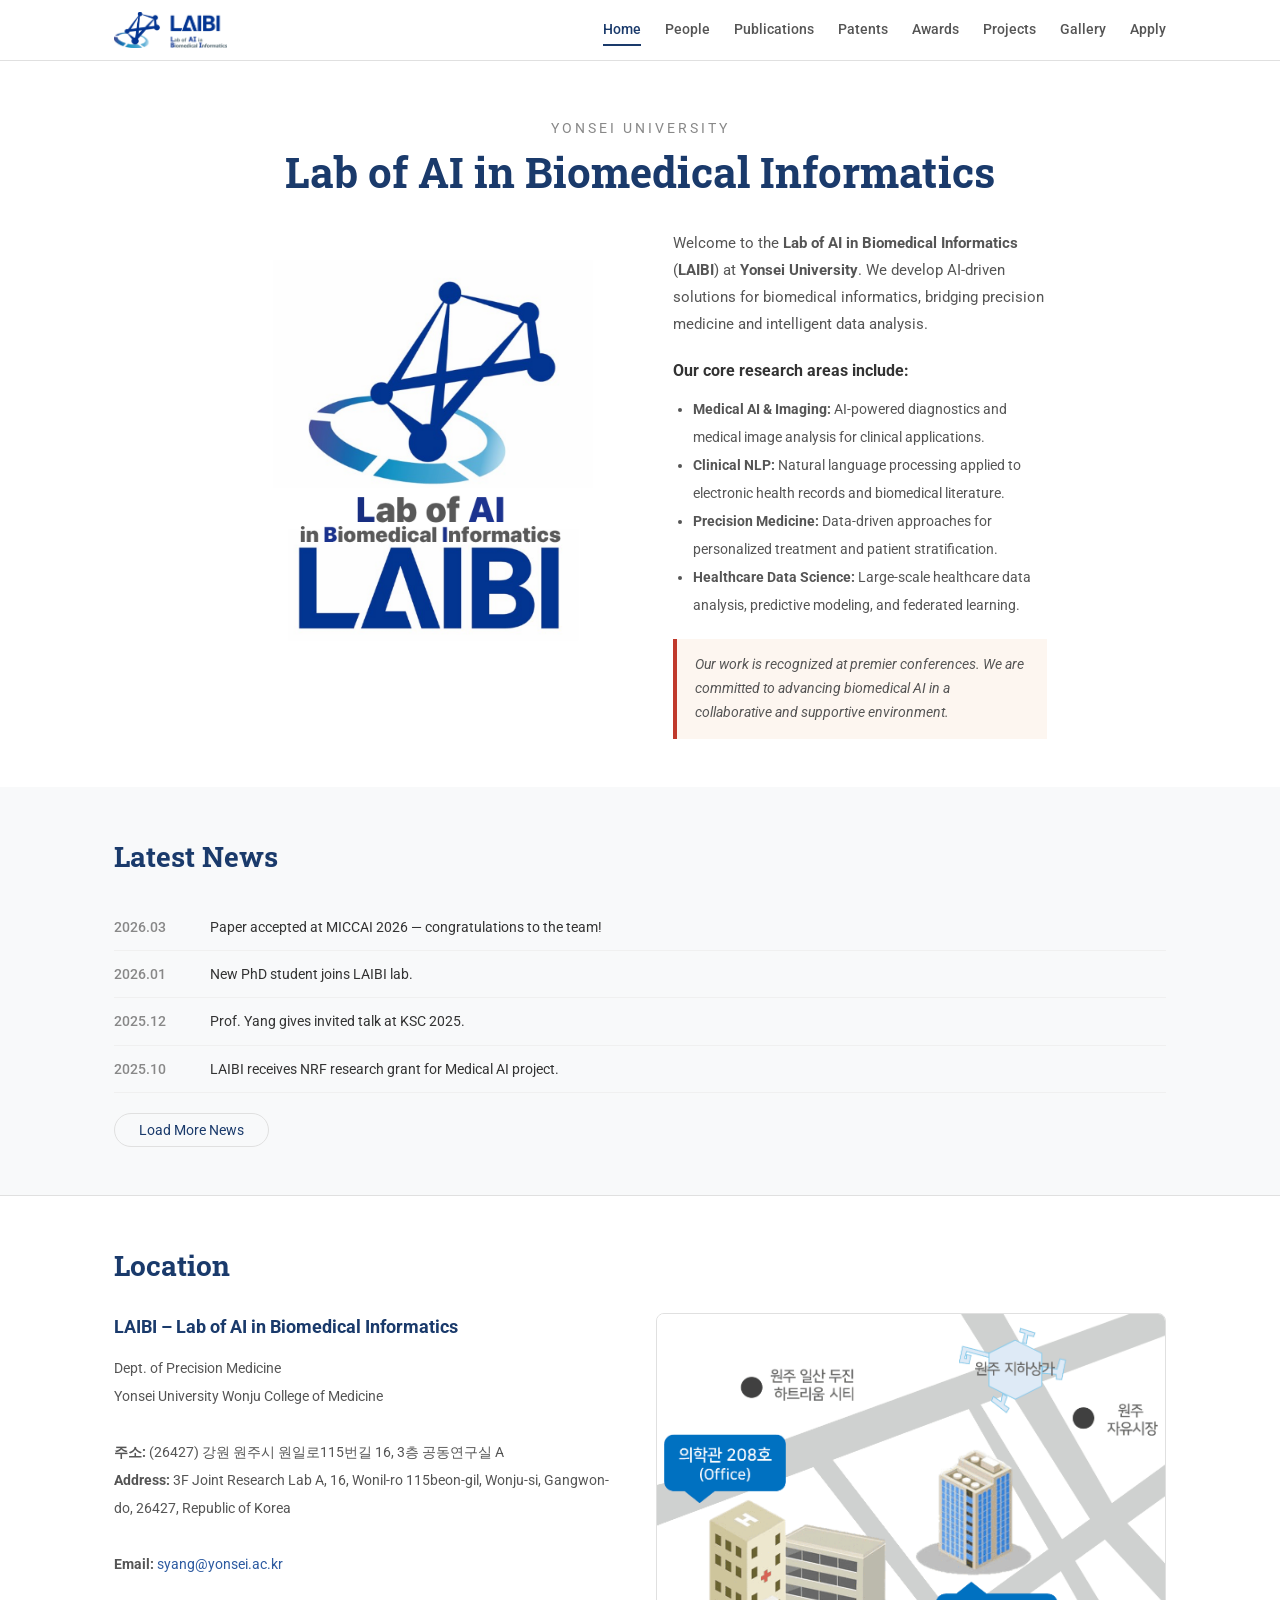
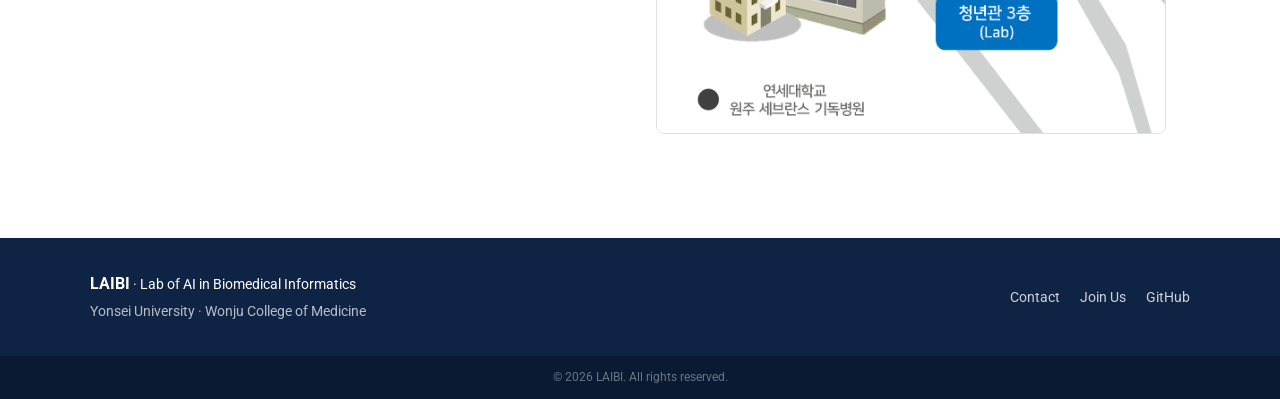
==== index.html @ 3d20f877 "Update index.html" ====
<!DOCTYPE html>
<html lang="en">
<head>
<meta charset="UTF-8" />
<meta name="viewport" content="width=device-width, initial-scale=1.0" />

<meta property="og:type" content="website" />
<meta property="og:title" content="LAIBI – Lab of AI in Biomedical Informatics" />
<meta property="og:description" content="연세대학교 의료정보 인공지능 연구실 (LAIBI) - 의료 영상 분석, 임상 NLP, 정밀 의료 연구" />
<meta property="og:image" content="http://laibi.yonsei.ac.kr/assets/laibi-circle-logo.png" />
<meta property="og:url" content="http://laibi.yonsei.ac.kr" />

<title>LAIBI – Lab of AI in Biomedical Informatics</title>
<link rel="stylesheet" href="styles.css" />
</head>
<body>

<div id="site-nav"></div>

<section style="text-align: center; padding: 56px 24px 48px;">
  <div style="font-size: 14px; letter-spacing: 3px; color: var(--gray-light); text-transform: uppercase; margin-bottom: 8px;">
    Yonsei University
  </div>
  <h1 style="font-family: var(--font-serif); font-size: 42px; color: var(--blue); line-height: 1.2; margin-bottom: 32px;">
    Lab of AI in Biomedical Informatics
  </h1>

<div class="container" style="display: flex; gap: 40px; align-items: flex-start; text-align: left; max-width: 70%;">
    
    <div style="flex-shrink: 0; text-align: center; width: 400px; margin-top: 20px;">
      <img src="assets/laibi-circle-logo.png" alt="LAIBI Logo" style="width: 100%; margin-bottom: 8px;" />
    </div>

    <div style="flex: 1;">
      <p style="font-size: 15px; color: var(--gray); line-height: 1.8; margin-bottom: 20px;">
        Welcome to the <strong>Lab of AI in Biomedical Informatics</strong> (<strong>LAIBI</strong>) at <strong>Yonsei University</strong>.
        We develop AI-driven solutions for biomedical informatics, bridging precision medicine and intelligent data analysis.
      </p>

      <h3 style="font-size: 16px; color: #333; margin-bottom: 12px;">Our core research areas include:</h3>
      <ul style="font-size: 14px; color: var(--gray); line-height: 2; padding-left: 20px;">
        <li><strong>Medical AI &amp; Imaging:</strong> AI-powered diagnostics and medical image analysis for clinical applications.</li>
        <li><strong>Clinical NLP:</strong> Natural language processing applied to electronic health records and biomedical literature.</li>
        <li><strong>Precision Medicine:</strong> Data-driven approaches for personalized treatment and patient stratification.</li>
        <li><strong>Healthcare Data Science:</strong> Large-scale healthcare data analysis, predictive modeling, and federated learning.</li>
      </ul>

      <div style="margin-top: 20px; padding: 14px 18px; border-left: 4px solid var(--red); background: #fdf6f0; font-size: 14px; font-style: italic; color: var(--gray); line-height: 1.7;">
        Our work is recognized at premier conferences. We are committed to advancing biomedical AI in a collaborative and supportive environment.
      </div>
    </div>
  </div>
</section>

<section class="section" style="background: var(--bg-alt);">
  <div class="container">
    <h2 class="section-title">Latest News</h2>
    <div id="news-list"></div>
    <button onclick="loadMoreNews()" id="load-more-btn" style="
      margin-top: 20px; padding: 8px 24px; border: 1px solid var(--gray-border);
      border-radius: 20px; background: transparent; color: var(--blue); font-size: 14px;
      cursor: pointer; font-family: var(--font); transition: all 0.2s;
    ">Load More News</button>
  </div>
</section>

<section class="section">
  <div class="container">
    <h2 class="section-title">Location</h2>
    <div style="display: flex; gap: 32px; flex-wrap: wrap;">
      <div style="flex: 1; min-width: 280px;">
        <h3 style="font-size: 18px; color: var(--blue); margin-bottom: 12px;">LAIBI – Lab of AI in Biomedical Informatics</h3>
        <p style="font-size: 14px; color: var(--gray); line-height: 2;">
          Dept. of Precision Medicine<br/>
          Yonsei University Wonju College of Medicine<br/><br/>
          <strong>주소:</strong> (26427) 강원 원주시 원일로115번길 16, 3층 공동연구실 A<br/>
          <strong>Address:</strong> 3F Joint Research Lab A, 16, Wonil-ro 115beon-gil, Wonju-si, Gangwon-do, 26427, Republic of Korea<br/><br/>
          <strong>Email:</strong> <a href="mailto:syang@yonsei.ac.kr">syang@yonsei.ac.kr</a>
        </p>
      </div>
      <div style="flex: 1; min-width: 300px;">
        <img src="assets/contact-map.png" alt="LAIBI Location Map" style="width: 100%; border-radius: 8px; border: 1px solid var(--gray-border);" />
      </div>
    </div>
  </div>
</section>

<div id="site-footer"></div>

<script src="components.js"></script>
<script src="news_data.js"></script>
<script>
initPage('Home');

let newsShown = 4;

function renderNews() {
  const list = document.getElementById('news-list');
  list.innerHTML = newsData.slice(0, newsShown).map(n =>
    `<div style="display:flex;gap:16px;padding:12px 0;border-bottom:1px solid #f0f0f0;font-size:14px;">
      <span style="color:var(--gray-light);min-width:80px;font-weight:500;">${n.date}</span>
      <span style="color:#333;">${n.text}</span>
    </div>`
  ).join('');
  document.getElementById('load-more-btn').style.display = newsShown >= newsData.length ? 'none' : '';
}

function loadMoreNews() { 
  newsShown += 4; 
  renderNews(); 
}

renderNews();
</script>
</body>
</html>
---- styles.css ----
/* ── LAIBI Lab Homepage Styles ── */
@import url('https://fonts.googleapis.com/css2?family=Roboto:wght@300;400;500;700&family=Roboto+Slab:wght@400;700&display=swap');

:root {
  --blue: #1a3a6b;
  --blue-light: #2c5aa0;
  --blue-dark: #0f2444;
  --red: #c0392b;
  --gray: #555;
  --gray-light: #888;
  --gray-border: #e0e0e0;
  --bg: #ffffff;
  --bg-alt: #f8f9fa;
  --font: 'Roboto', sans-serif;
  --font-serif: 'Roboto Slab', serif;
  --max-width: 1100px;
}

*, *::before, *::after { box-sizing: border-box; margin: 0; padding: 0; }

body {
  font-family: var(--font);
  color: #333;
  background: var(--bg);
  line-height: 1.6;
  -webkit-font-smoothing: antialiased;
}

a { color: var(--blue-light); text-decoration: none; transition: color 0.2s; }
a:hover { color: var(--red); }

img { max-width: 100%; height: auto; }

/* ── Navigation ── */
.site-nav {
  position: sticky; top: 0; z-index: 100;
  background: rgba(255,255,255,0.97);
  border-bottom: 1px solid var(--gray-border);
  backdrop-filter: blur(8px);
}
.site-nav .nav-inner {
  max-width: var(--max-width);
  margin: 0 auto;
  display: flex; align-items: center; justify-content: space-between;
  padding: 12px 24px;
}
.nav-brand { display: flex; align-items: center; gap: 10px; text-decoration: none; }
.nav-brand img { height: 36px; }
.nav-brand span { font-family: var(--font-serif); font-size: 20px; font-weight: 700; color: var(--blue); }
.nav-links { display: flex; gap: 24px; list-style: none; }
.nav-links a {
  font-size: 14px; font-weight: 500; color: var(--gray);
  padding: 4px 0; border-bottom: 2px solid transparent; transition: all 0.2s;
}
.nav-links a:hover, .nav-links a.active { color: var(--blue); border-bottom-color: var(--blue); }

/* Mobile nav */
.nav-toggle { display: none; background: none; border: none; font-size: 24px; cursor: pointer; color: var(--blue); }

/* ── Page Header ── */
.page-header {
  padding: 48px 24px 32px;
  max-width: var(--max-width);
  margin: 0 auto;
  text-align: left;
  border-bottom: 1px solid var(--gray-border);
}
.page-header h1 { font-family: var(--font-serif); font-size: 36px; color: var(--blue); margin-bottom: 8px; }
.page-header p { font-size: 16px; color: var(--gray-light); }

/* ── Container ── */
.container { max-width: var(--max-width); margin: 0 auto; padding: 0 24px; width: 100%; box-sizing: border-box; }

/* ── Section ── */
.section { padding: 48px 0; }
.section + .section { border-top: 1px solid var(--gray-border); }
.section-title { font-family: var(--font-serif); font-size: 28px; color: var(--blue); margin-bottom: 24px; }

/* ── Footer ── */
.site-footer { background: var(--blue-dark); color: #fff; padding: 32px 24px; margin-top: 48px; }
.footer-inner { max-width: var(--max-width); margin: 0 auto; display: flex; justify-content: space-between; align-items: center; flex-wrap: wrap; gap: 16px; }
.footer-info { font-size: 14px; line-height: 1.8; }
.footer-info strong { font-size: 16px; }
.footer-info span { opacity: 0.7; }
.footer-links { display: flex; gap: 20px; }
.footer-links a { color: rgba(255,255,255,0.8); font-size: 14px; transition: color 0.2s; }
.footer-links a:hover { color: #fff; }
.footer-copy { text-align: center; padding: 12px 24px; background: #0a1a33; color: rgba(255,255,255,0.4); font-size: 12px; }

/* ── Cards ── */
.card {
  border: 1px solid var(--gray-border);
  border-radius: 8px;
  overflow: hidden;
  transition: box-shadow 0.2s, transform 0.2s;
  background: #fff;
}
.card:hover { box-shadow: 0 4px 20px rgba(0,0,0,0.08); transform: translateY(-2px); }
.card-img { width: 100%; height: 180px; object-fit: cover; background: var(--bg-alt); }
.card-body { padding: 16px; }

/* ── Badge ── */
.badge {
  display: inline-block; padding: 3px 12px; border-radius: 20px;
  font-size: 12px; font-weight: 500; color: #fff; background: var(--blue);
}
.badge--green { background: #27ae60; }
.badge--orange { background: #e67e22; }

/* ── Person Grid ── */
.people-grid { display: grid; grid-template-columns: repeat(auto-fill, minmax(180px, 1fr)); gap: 24px; }
.person-card { text-align: center; }
.person-card img, .person-placeholder {
  width: 140px; height: 140px; border-radius: 50%; object-fit: cover;
  margin: 0 auto 12px; display: block; background: var(--bg-alt); border: 3px solid var(--gray-border);
}
.person-placeholder { display: flex; align-items: center; justify-content: center; color: var(--gray-light); font-size: 13px; }
.person-card h4 { font-size: 15px; color: #333; margin-bottom: 2px; }
.person-card p { font-size: 13px; color: var(--gray-light); }

/* ── Table ── */
.data-table { width: 100%; border-collapse: collapse; font-size: 14px; }
.data-table th { text-align: left; padding: 10px 8px; border-bottom: 2px solid var(--gray-border); color: var(--blue); font-weight: 600; }
.data-table td { padding: 10px 8px; border-bottom: 1px solid #f0f0f0; }
.data-table tr:hover td { background: var(--bg-alt); }

/* ── Publication Entry ── */
.pub-entry { display: flex; gap: 16px; padding: 20px 0; border-bottom: 1px solid #f0f0f0; }
.pub-entry:last-child { border-bottom: none; }
.pub-thumb { width: 100px; height: 70px; border-radius: 4px; object-fit: cover; background: var(--bg-alt); flex-shrink: 0; }
.pub-title { font-size: 16px; font-weight: 500; color: #333; margin-bottom: 4px; }
.pub-authors { font-size: 13px; color: var(--gray-light); margin-bottom: 6px; }
.pub-links { display: flex; gap: 10px; align-items: center; flex-wrap: wrap; }
.pub-links a { font-size: 13px; font-weight: 500; }

/* ── Filter Pills ── */
.filter-pills { display: flex; gap: 8px; margin-bottom: 24px; flex-wrap: wrap; }
.filter-pill {
  padding: 5px 16px; border-radius: 20px; font-size: 13px; font-weight: 500;
  border: 1px solid var(--gray-border); color: var(--gray); background: transparent;
  cursor: pointer; transition: all 0.2s;
}
.filter-pill:hover { border-color: var(--blue); color: var(--blue); }
.filter-pill.active { background: var(--blue); color: #fff; border-color: var(--blue); }

/* ── Gallery Grid ── */
.gallery-grid { display: grid; grid-template-columns: repeat(3, 1fr); gap: 12px; }
.gallery-grid img { width: 100%; height: 200px; object-fit: cover; border-radius: 6px; cursor: pointer; transition: transform 0.2s; }
.gallery-grid img:hover { transform: scale(1.02); }

/* ── Project Grid ── */
.project-grid { display: grid; grid-template-columns: 1fr 1fr; gap: 24px; }

/* ── Page Header ── */
.page-header {
  box-shadow: 0 0 0 100vmax #f1f3f5;
  clip-path: inset(0 -100vmax);
  background-color: #f1f3f5; 
  border-bottom: 1px solid var(--gray-border);
  max-width: var(--max-width);
  margin: 0 auto;
  padding: 48px 24px 32px;
  text-align: left;
}
/* =======================================================
   📱 모바일 반응형 (Responsive Design) 
   ======================================================= */
@media (max-width: 768px) {
  /* 네비게이션바 변경 (햄버거 메뉴) */
  .nav-toggle { display: block; }
  .nav-links { 
    display: none; 
    flex-direction: column; 
    position: absolute; 
    top: 100%; 
    left: 0; 
    right: 0; 
    background: #fff; 
    padding: 16px 24px; 
    border-bottom: 1px solid var(--gray-border); 
    gap: 12px; 
    box-shadow: 0 4px 10px rgba(0,0,0,0.1);
  }
  .nav-links.open { display: flex; }

  /* 헤더 및 섹션 폰트/여백 조절 */
  .page-header { padding: 32px 20px 24px; }
  .page-header h1 { font-size: 28px; }
  .section { padding: 32px 0; }
  .section-title { font-size: 24px; }

  /* 가로 정렬된 요소들을 세로 정렬로 변경 */
  div[style*="display: flex"] { flex-direction: column !important; gap: 20px !important; }
  .pub-entry { flex-direction: column; }

  /* 푸터 변경 */
  .footer-inner { flex-direction: column; text-align: center; }
  .footer-links { justify-content: center; }

  /* 그리드 아이템 1줄로 변경 */
  .people-grid { grid-template-columns: repeat(auto-fill, minmax(140px, 1fr)); }
  .gallery-grid { grid-template-columns: 1fr !important; }
  .project-grid { grid-template-columns: 1fr; }
}
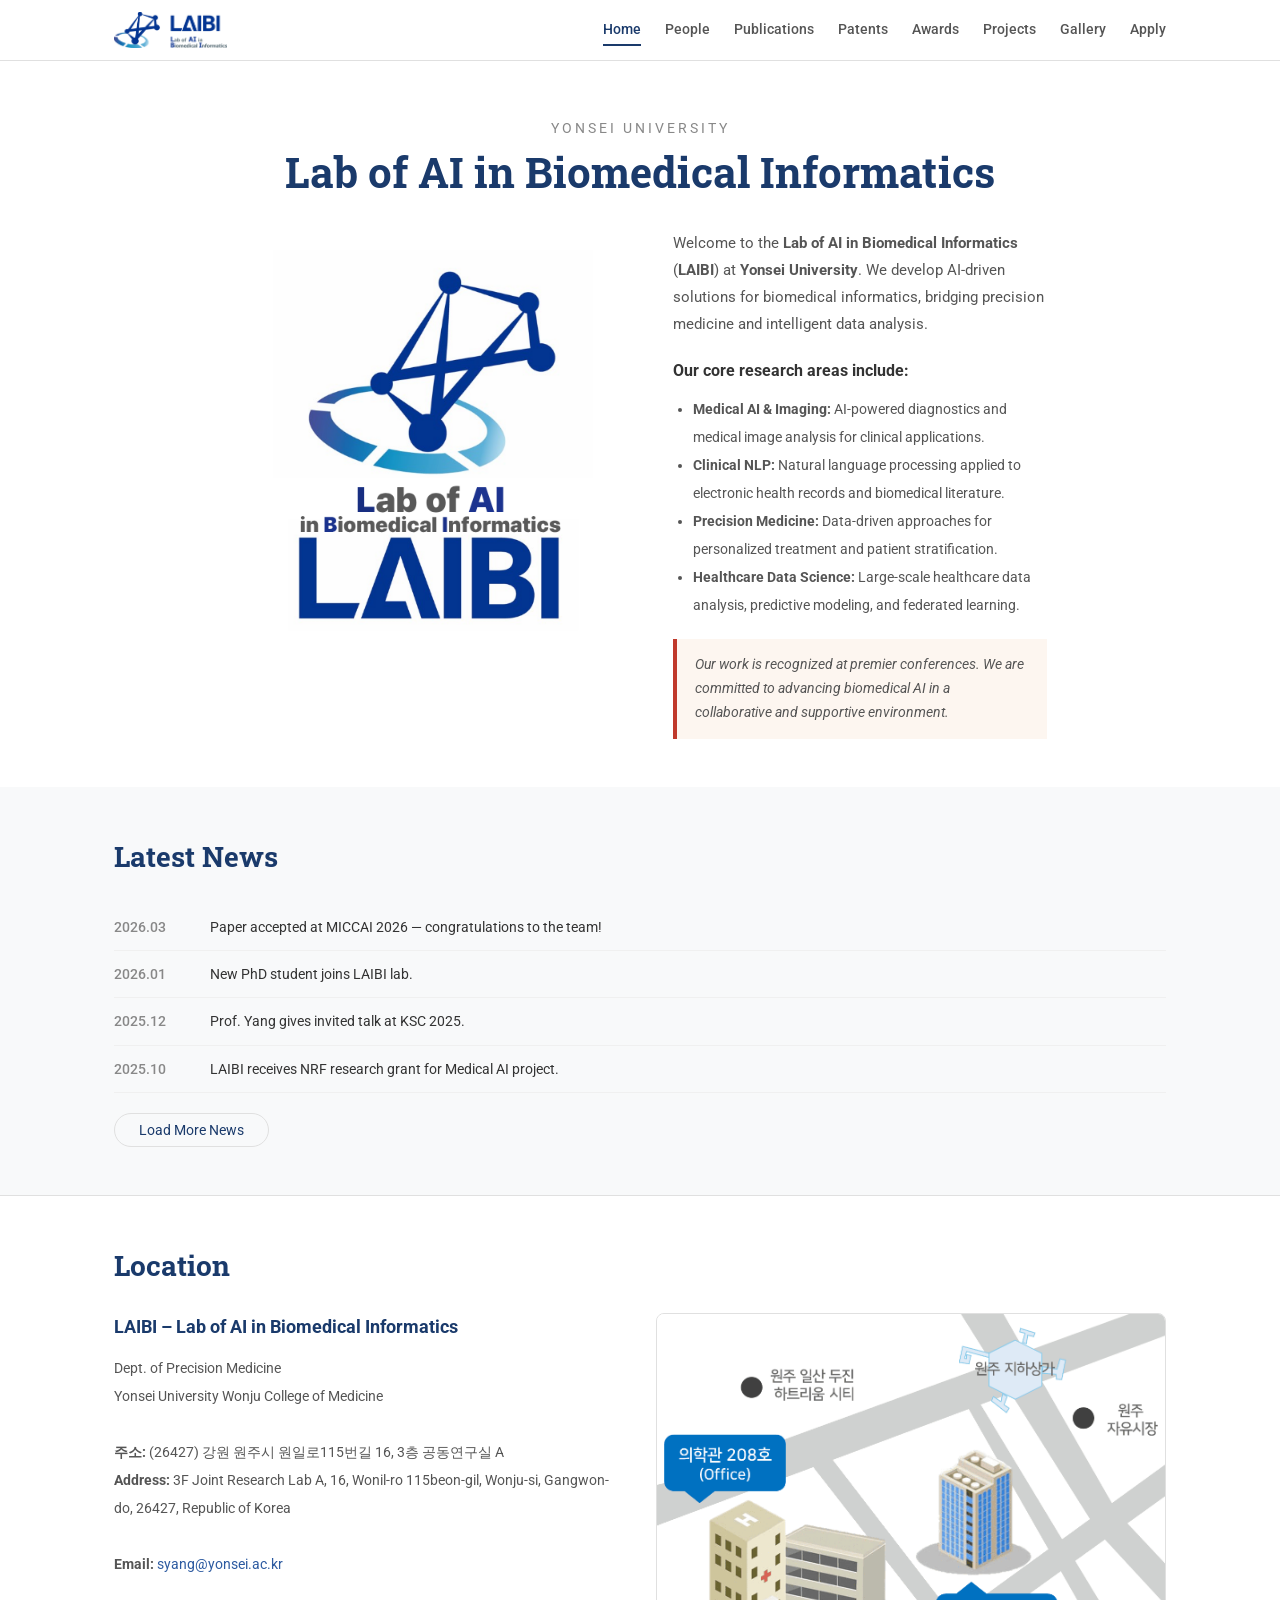
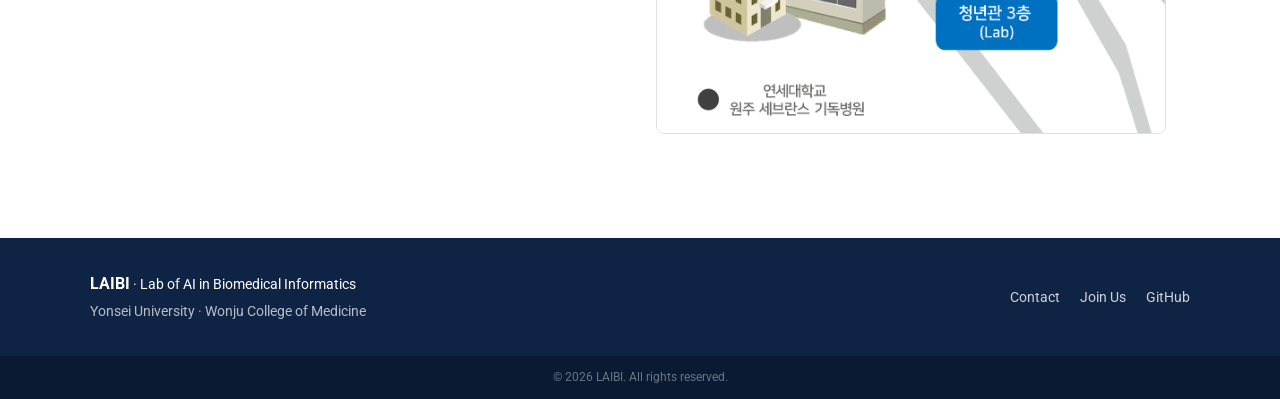
==== commit faaca48e: "Update index.html" ====
--- a/index.html
+++ b/index.html
@@ -27,7 +27,7 @@
 
 <div class="container" style="display: flex; gap: 40px; align-items: flex-start; text-align: left; max-width: 70%;">
     
-    <div style="flex-shrink: 0; text-align: center; width: 400px; margin-top: 20px;">
+    <div style="flex-shrink: 0; text-align: center; width: 400px; margin-top: 10px;">
       <img src="assets/laibi-circle-logo.png" alt="LAIBI Logo" style="width: 100%; margin-bottom: 8px;" />
     </div>
 
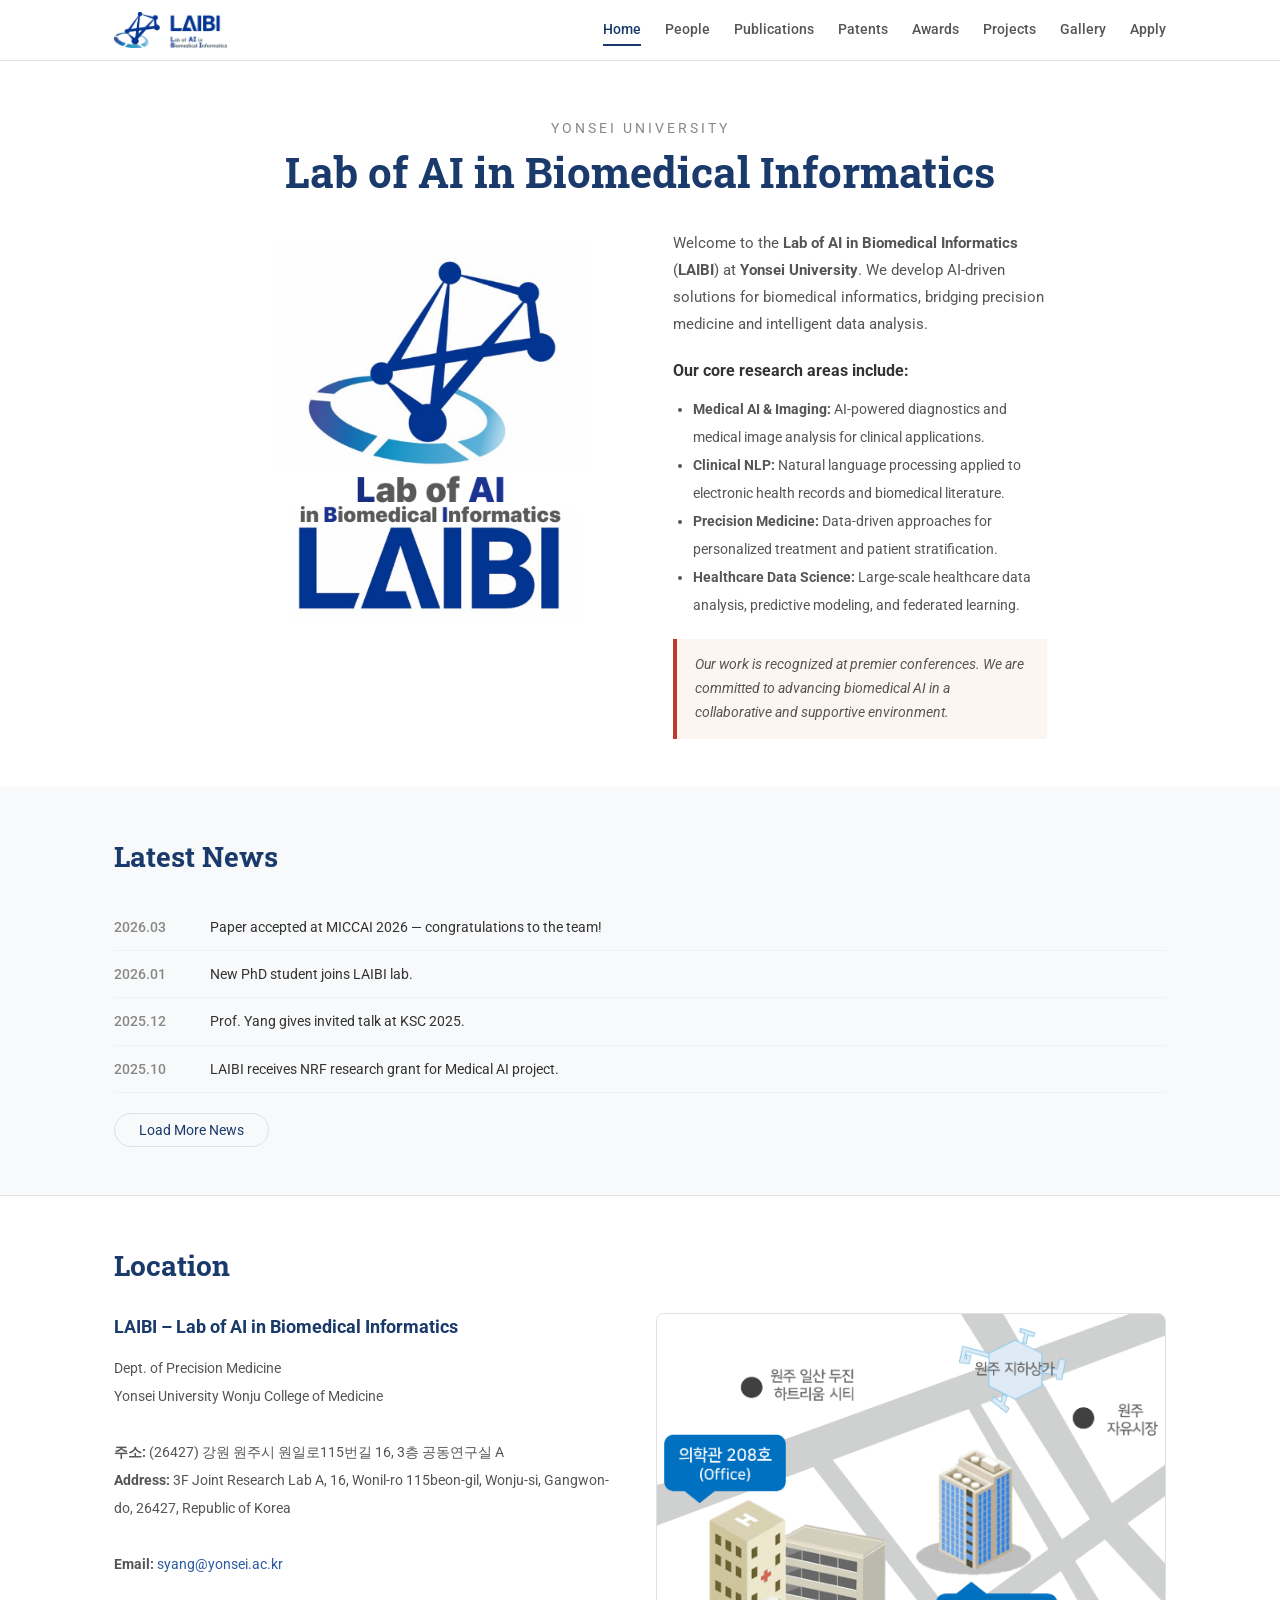
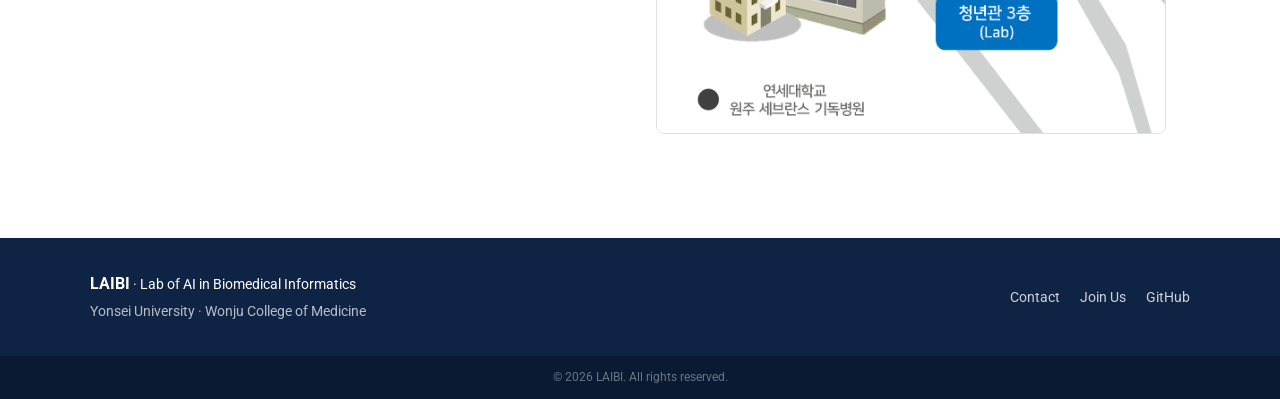
==== commit c14db6c8: "Update index.html" ====
--- a/index.html
+++ b/index.html
@@ -27,7 +27,7 @@
 
 <div class="container" style="display: flex; gap: 40px; align-items: flex-start; text-align: left; max-width: 70%;">
     
-    <div style="flex-shrink: 0; text-align: center; width: 400px; margin-top: 10px;">
+    <div style="flex-shrink: 0; text-align: center; width: 400px;">
       <img src="assets/laibi-circle-logo.png" alt="LAIBI Logo" style="width: 100%; margin-bottom: 8px;" />
     </div>
 
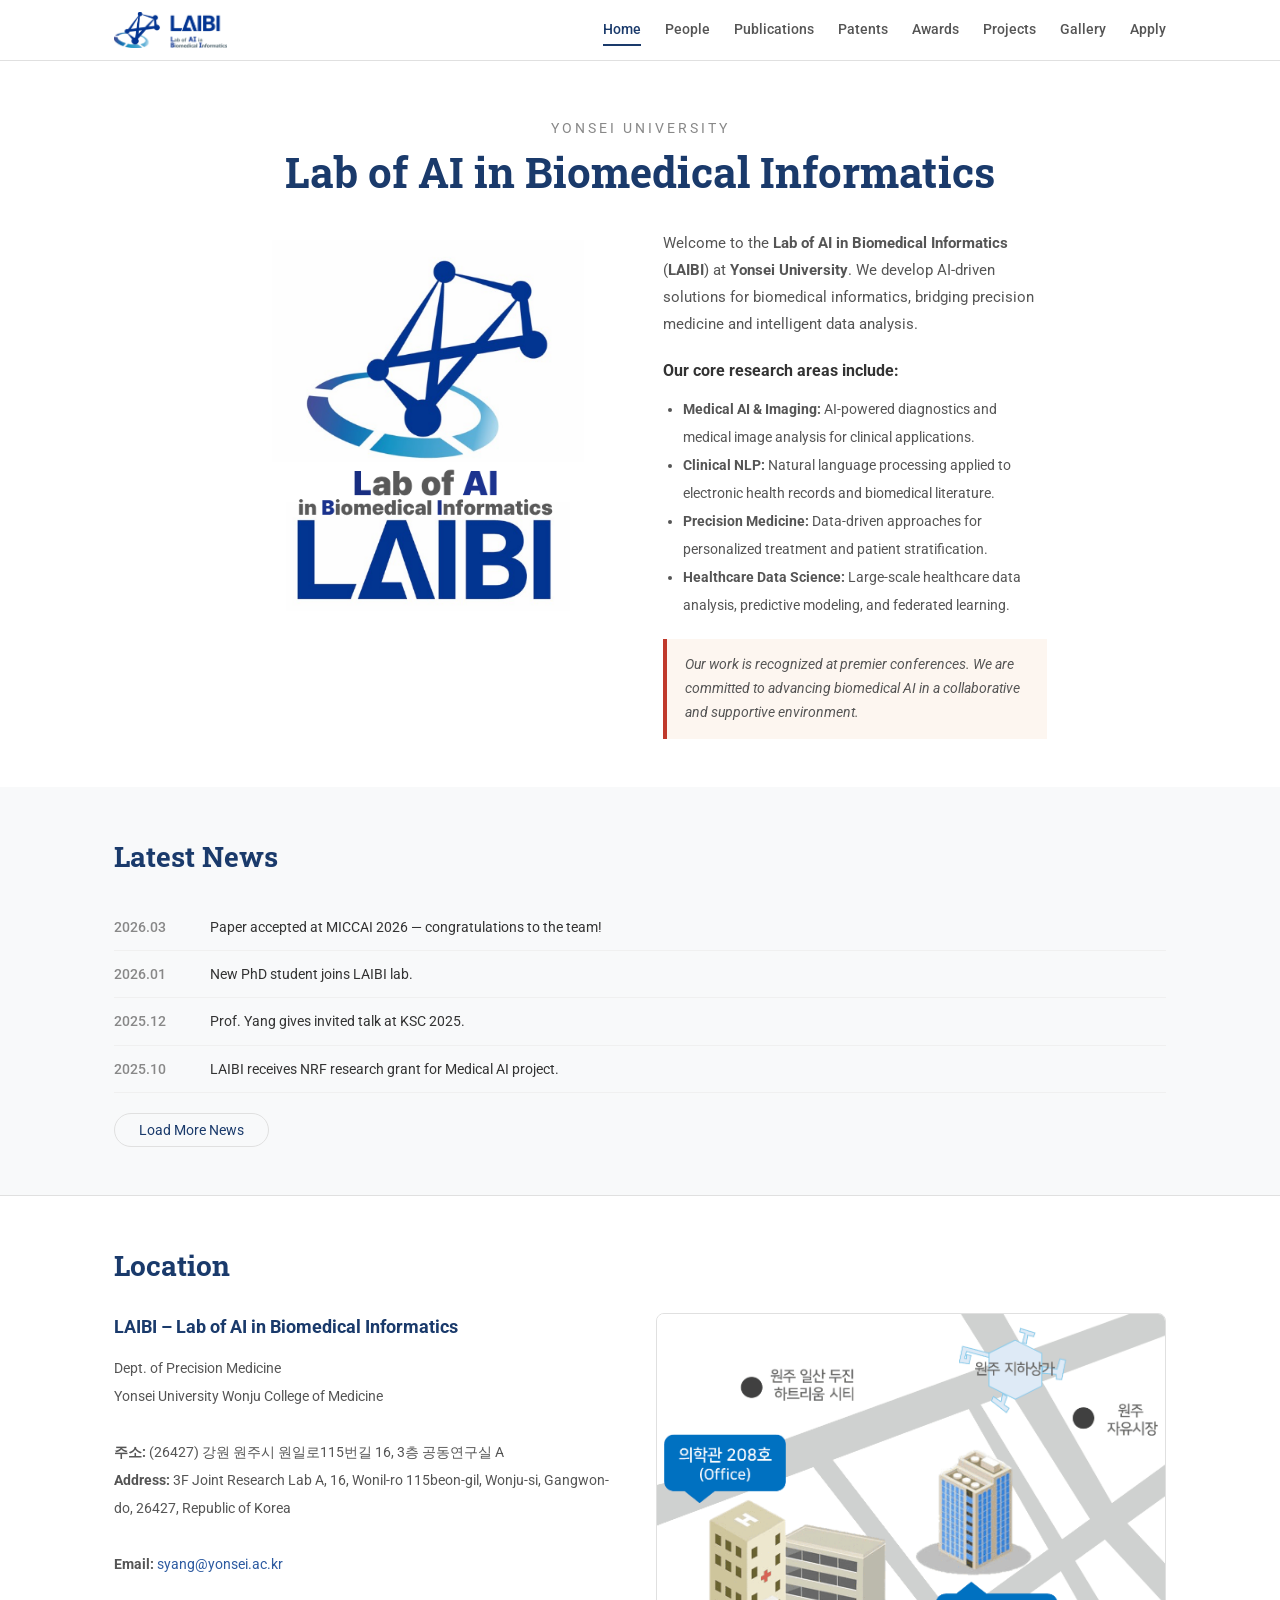
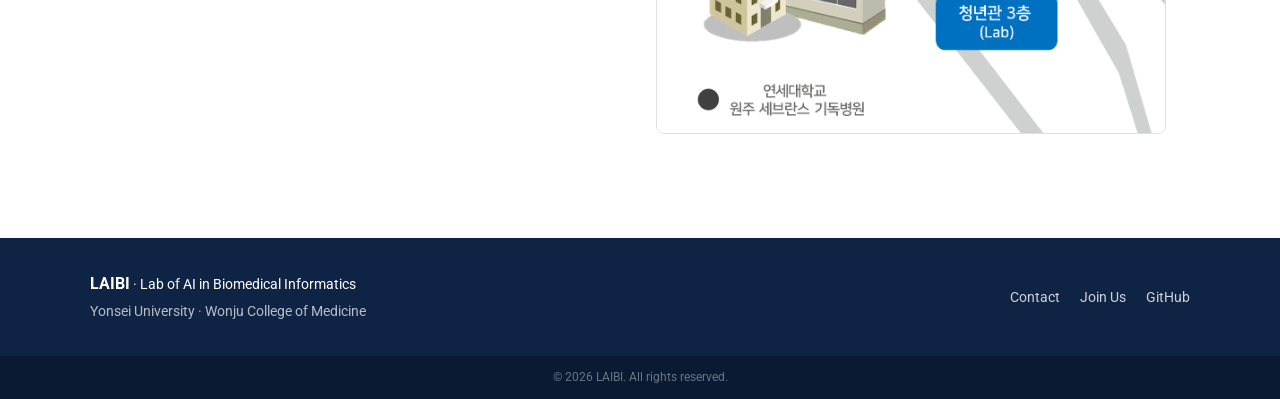
==== commit ade841a7: "Update index.html" ====
--- a/index.html
+++ b/index.html
@@ -27,7 +27,7 @@
 
 <div class="container" style="display: flex; gap: 40px; align-items: flex-start; text-align: left; max-width: 70%;">
     
-    <div style="flex-shrink: 0; text-align: center; width: 400px;">
+    <div style="flex-shrink: 0; text-align: center; width: 390px;">
       <img src="assets/laibi-circle-logo.png" alt="LAIBI Logo" style="width: 100%; margin-bottom: 8px;" />
     </div>
 
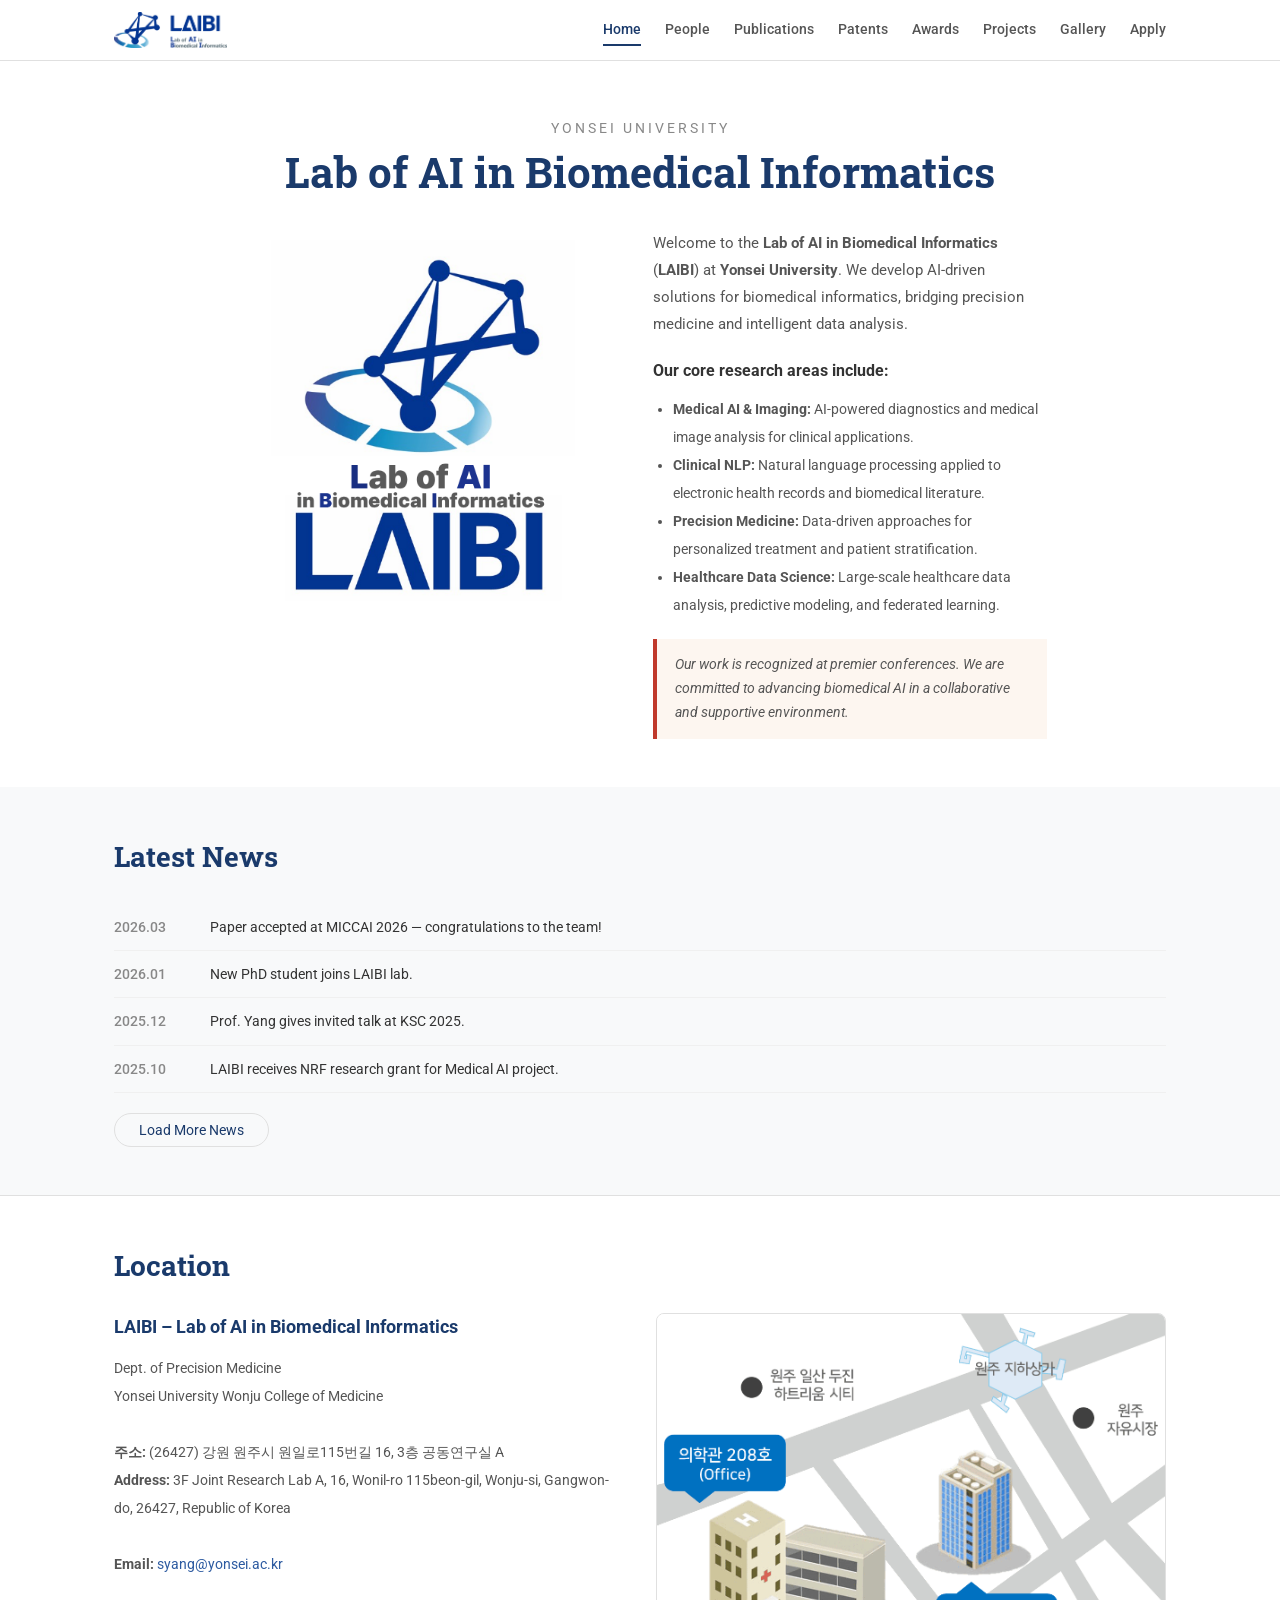
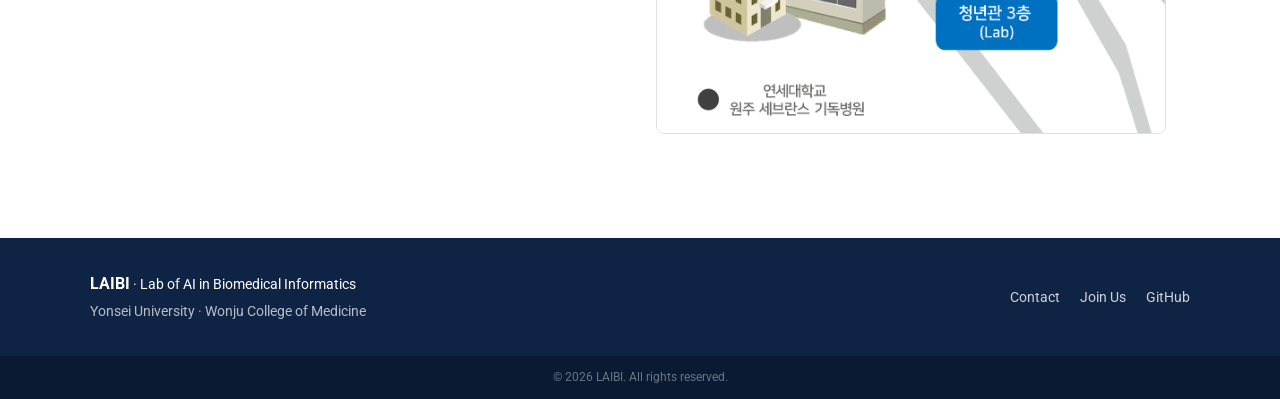
==== commit 289e0c57: "Update index.html" ====
--- a/index.html
+++ b/index.html
@@ -27,7 +27,7 @@
 
 <div class="container" style="display: flex; gap: 40px; align-items: flex-start; text-align: left; max-width: 70%;">
     
-    <div style="flex-shrink: 0; text-align: center; width: 390px;">
+    <div style="flex-shrink: 0; text-align: center; width: 380px;">
       <img src="assets/laibi-circle-logo.png" alt="LAIBI Logo" style="width: 100%; margin-bottom: 8px;" />
     </div>
 
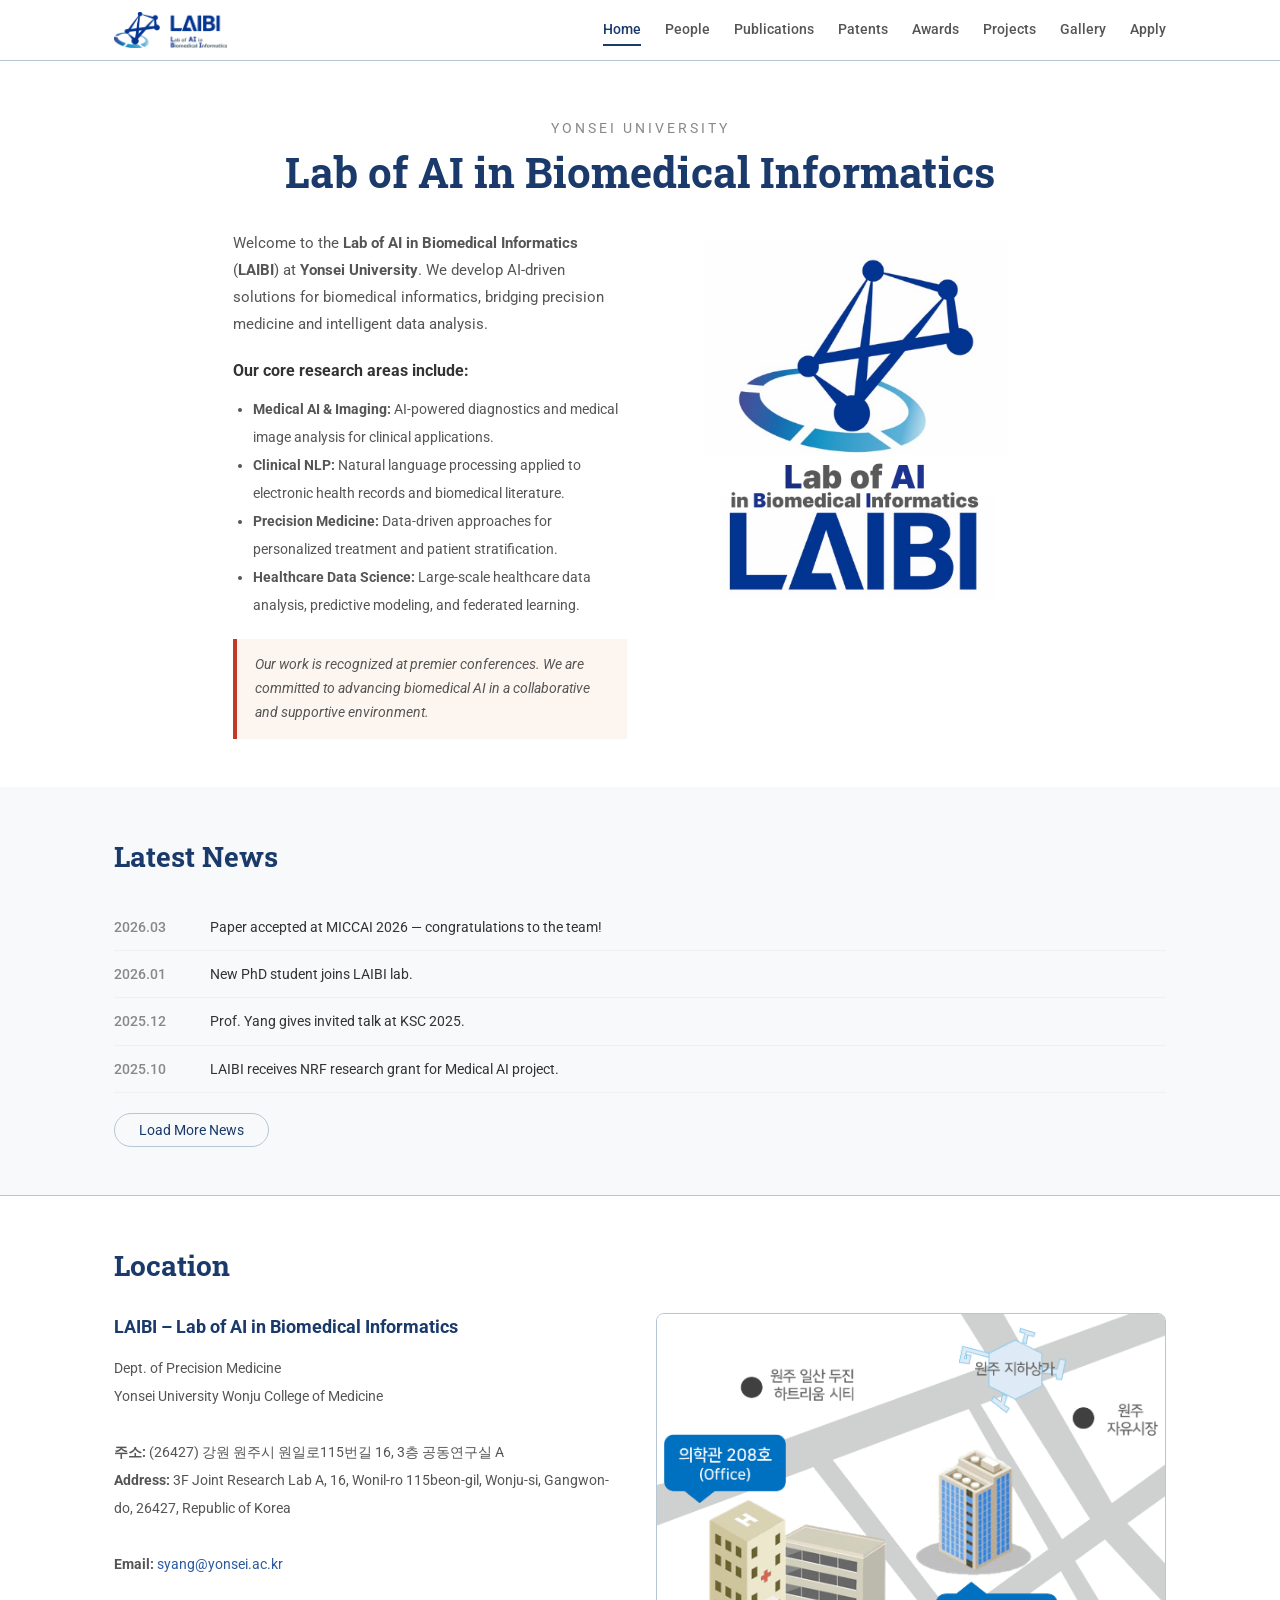
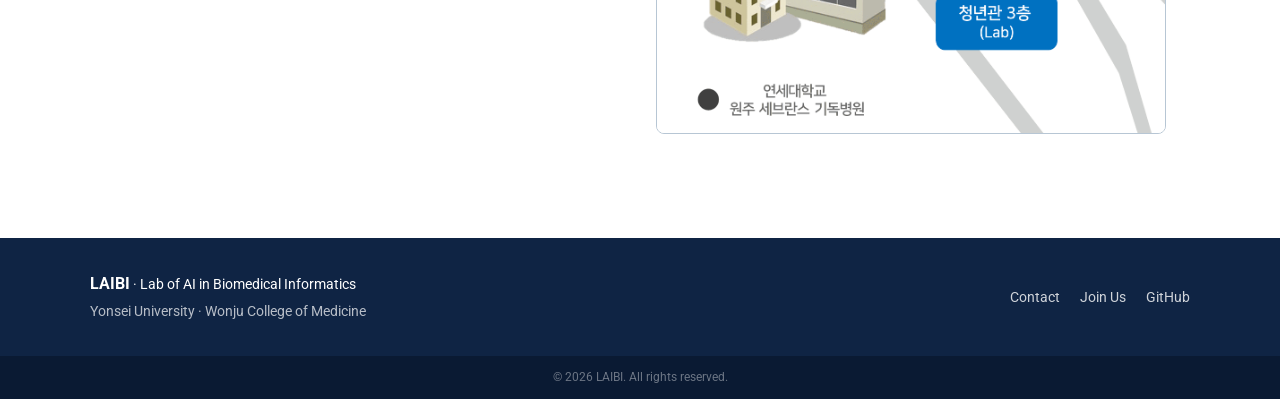
==== commit 171f27e9: "Add files via upload" ====
--- a/index.html
+++ b/index.html
@@ -25,13 +25,9 @@
     Lab of AI in Biomedical Informatics
   </h1>
 
-<div class="container" style="display: flex; gap: 40px; align-items: flex-start; text-align: left; max-width: 70%;">
-    
-    <div style="flex-shrink: 0; text-align: center; width: 380px;">
-      <img src="assets/laibi-circle-logo.png" alt="LAIBI Logo" style="width: 100%; margin-bottom: 8px;" />
-    </div>
+<div class="container hero-content">
 
-    <div style="flex: 1;">
+    <div class="hero-text">
       <p style="font-size: 15px; color: var(--gray); line-height: 1.8; margin-bottom: 20px;">
         Welcome to the <strong>Lab of AI in Biomedical Informatics</strong> (<strong>LAIBI</strong>) at <strong>Yonsei University</strong>.
         We develop AI-driven solutions for biomedical informatics, bridging precision medicine and intelligent data analysis.
@@ -48,6 +44,10 @@
       <div style="margin-top: 20px; padding: 14px 18px; border-left: 4px solid var(--red); background: #fdf6f0; font-size: 14px; font-style: italic; color: var(--gray); line-height: 1.7;">
         Our work is recognized at premier conferences. We are committed to advancing biomedical AI in a collaborative and supportive environment.
       </div>
+    </div>
+
+    <div class="hero-logo">
+      <img src="assets/laibi-circle-logo.png" alt="LAIBI Logo" style="width: 100%; margin-bottom: 8px;" />
     </div>
   </div>
 </section>
--- a/styles.css
+++ b/styles.css
@@ -8,7 +8,7 @@
   --red: #c0392b;
   --gray: #555;
   --gray-light: #888;
-  --gray-border: #e0e0e0;
+  --gray-border: #b7c6d4;
   --bg: #ffffff;
   --bg-alt: #f8f9fa;
   --font: 'Roboto', sans-serif;
@@ -24,6 +24,7 @@
   background: var(--bg);
   line-height: 1.6;
   -webkit-font-smoothing: antialiased;
+  overflow-x: hidden; /* 💡 핵심 해결책 1: 화면 밖으로 삐져나가는 가로 공간을 강제로 잘라내어 비율 깨짐 방지 */
 }
 
 a { color: var(--blue-light); text-decoration: none; transition: color 0.2s; }
@@ -59,11 +60,14 @@
 
 /* ── Page Header ── */
 .page-header {
-  padding: 48px 24px 32px;
+  box-shadow: 0 0 0 100vmax #f1f3f5;
+  clip-path: inset(0 -100vmax);
+  background-color: #f1f3f5; 
+  border-bottom: 1px solid var(--gray-border);
   max-width: var(--max-width);
   margin: 0 auto;
+  padding: 48px 24px 32px;
   text-align: left;
-  border-bottom: 1px solid var(--gray-border);
 }
 .page-header h1 { font-family: var(--font-serif); font-size: 36px; color: var(--blue); margin-bottom: 8px; }
 .page-header p { font-size: 16px; color: var(--gray-light); }
@@ -151,19 +155,23 @@
 /* ── Project Grid ── */
 .project-grid { display: grid; grid-template-columns: 1fr 1fr; gap: 24px; }
 
-/* ── Page Header ── */
-.page-header {
-  box-shadow: 0 0 0 100vmax #f1f3f5;
-  clip-path: inset(0 -100vmax);
-  background-color: #f1f3f5; 
-  border-bottom: 1px solid var(--gray-border);
-  max-width: var(--max-width);
-  margin: 0 auto;
-  padding: 48px 24px 32px;
+/* ── Hero Section (index.html 메인) ── */
+.hero-content {
+  display: flex;
+  gap: 40px;
+  align-items: flex-start;
   text-align: left;
-}
+  max-width: 70%;
+}
+.hero-text { flex: 1; }
+.hero-logo {
+  flex-shrink: 0;
+  text-align: center;
+  width: 380px;
+}
+
 /* =======================================================
-   📱 모바일 반응형 (Responsive Design) 
+   📱 모바일 반응형 (Responsive Design)
    ======================================================= */
 @media (max-width: 768px) {
   /* 네비게이션바 변경 (햄버거 메뉴) */
@@ -189,8 +197,27 @@
   .section { padding: 32px 0; }
   .section-title { font-size: 24px; }
 
-  /* 가로 정렬된 요소들을 세로 정렬로 변경 */
-  div[style*="display: flex"] { flex-direction: column !important; gap: 20px !important; }
+  /* Hero 섹션: 세로 배치, 글 먼저 → 로고 나중 */
+  .hero-content {
+    flex-direction: column;
+    max-width: 100%;
+    gap: 24px;
+  }
+  .hero-logo {
+    width: 100%;
+    max-width: 220px;
+    margin: 0 auto;
+  }
+
+  /* 💡 핵심 해결책 2: 모바일에서는 400px 강제 고정을 풀고, 스마트폰 화면 너비에 맞게 조절 */
+  div[style*="width: 400px"], div[style*="width: 280px"] {
+    width: 100% !important;
+    max-width: 250px;
+    margin: 0 auto 20px !important;
+  }
+
+  /* 가로 정렬된 요소들을 세로 정렬로 변경 (hero-content 제외) */
+  div[style*="display: flex"]:not(.hero-content) { flex-direction: column !important; gap: 20px !important; }
   .pub-entry { flex-direction: column; }
 
   /* 푸터 변경 */
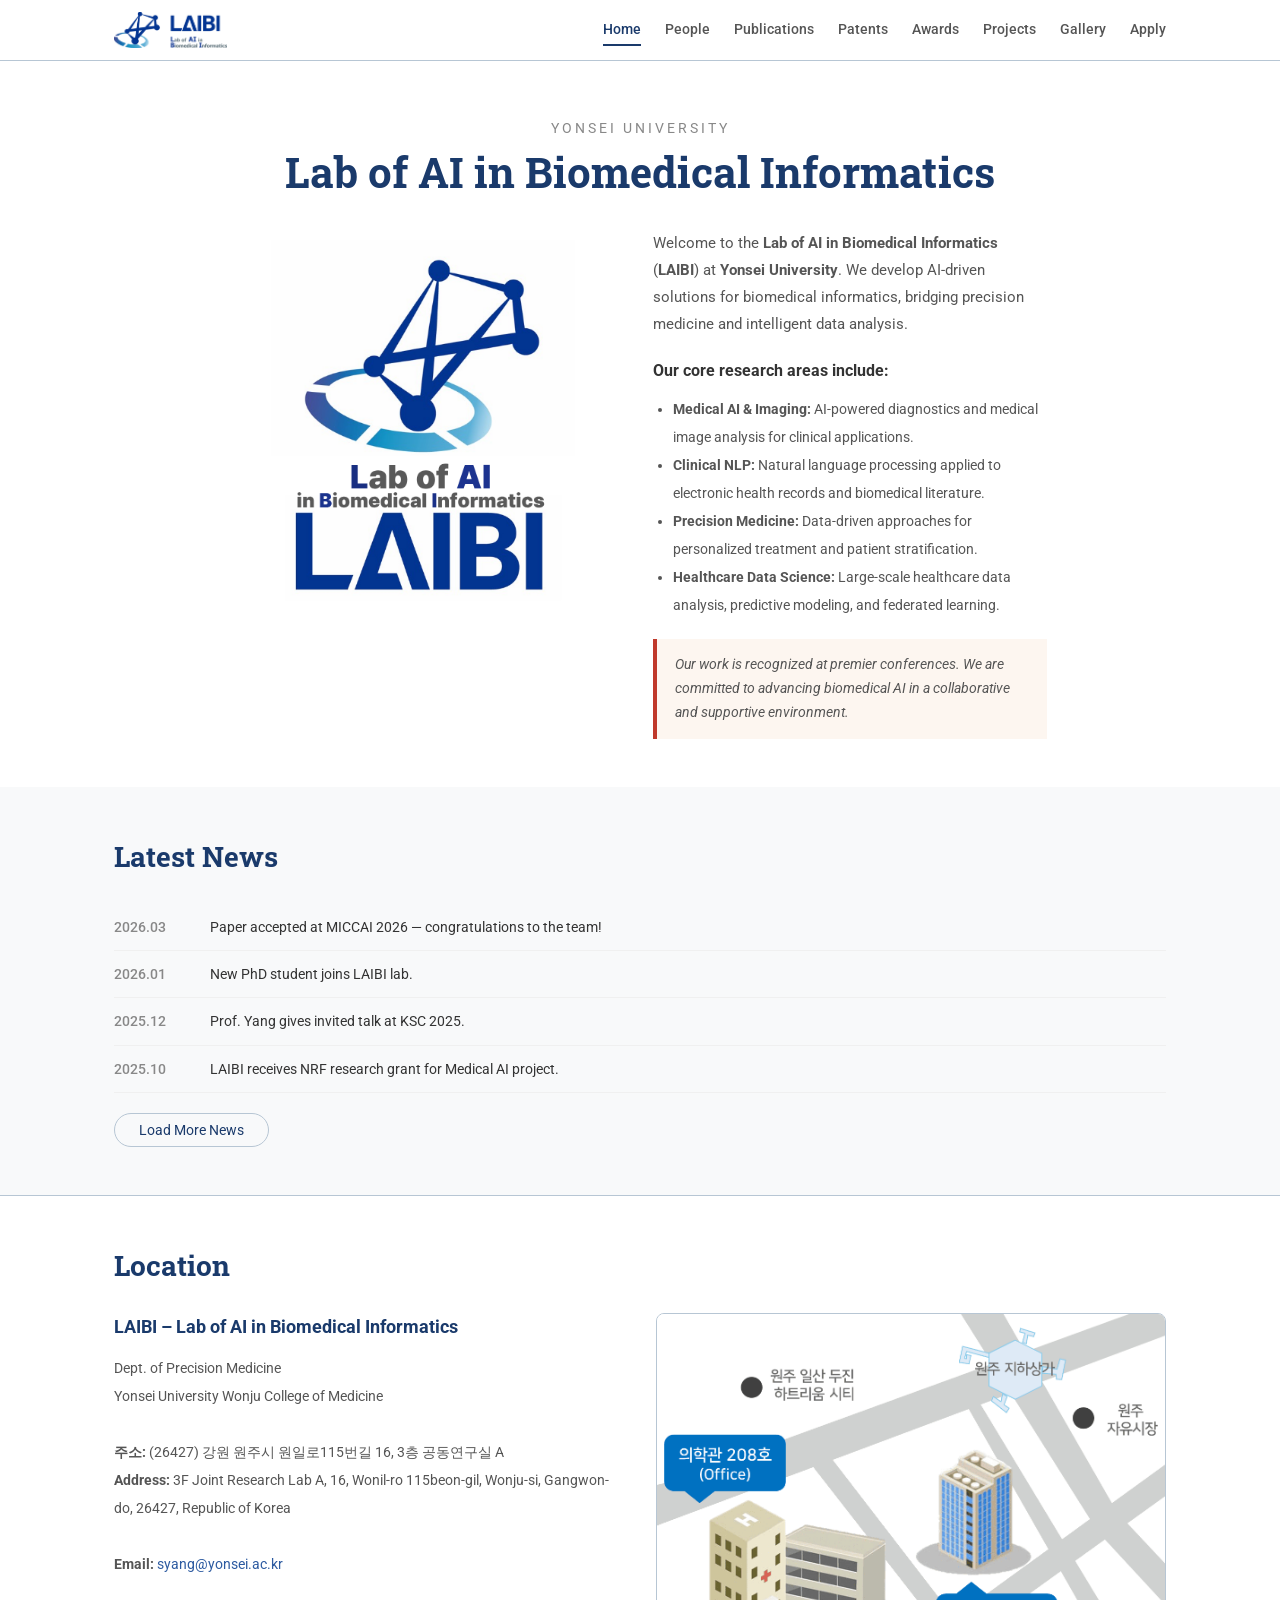
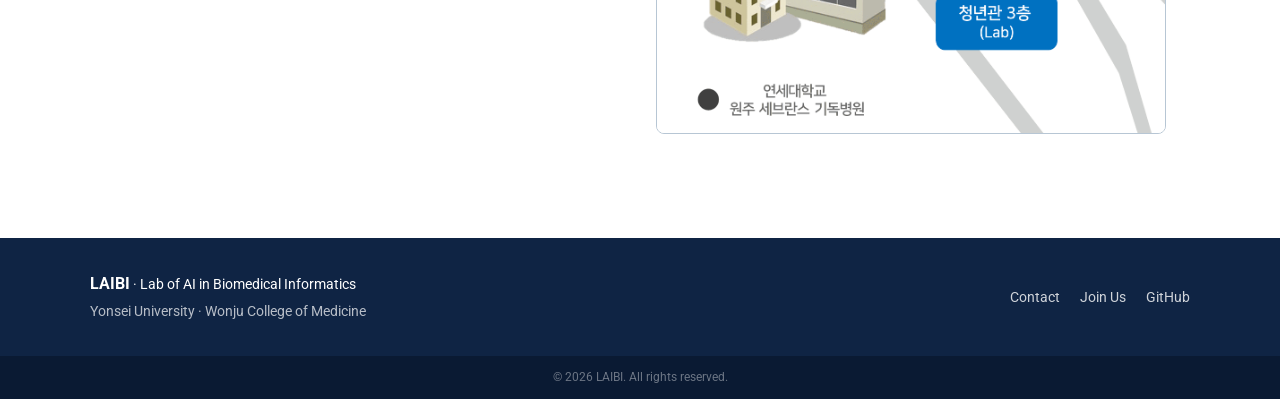
==== commit 98a6d27e: "Add files via upload" ====
--- a/index.html
+++ b/index.html
@@ -27,6 +27,10 @@
 
 <div class="container hero-content">
 
+    <div class="hero-logo">
+      <img src="assets/laibi-circle-logo.png" alt="LAIBI Logo" style="width: 100%; margin-bottom: 8px;" />
+    </div>
+
     <div class="hero-text">
       <p style="font-size: 15px; color: var(--gray); line-height: 1.8; margin-bottom: 20px;">
         Welcome to the <strong>Lab of AI in Biomedical Informatics</strong> (<strong>LAIBI</strong>) at <strong>Yonsei University</strong>.
@@ -46,9 +50,6 @@
       </div>
     </div>
 
-    <div class="hero-logo">
-      <img src="assets/laibi-circle-logo.png" alt="LAIBI Logo" style="width: 100%; margin-bottom: 8px;" />
-    </div>
   </div>
 </section>
 
--- a/styles.css
+++ b/styles.css
@@ -203,7 +203,9 @@
     max-width: 100%;
     gap: 24px;
   }
+  .hero-text { order: 1; }
   .hero-logo {
+    order: 2;
     width: 100%;
     max-width: 220px;
     margin: 0 auto;
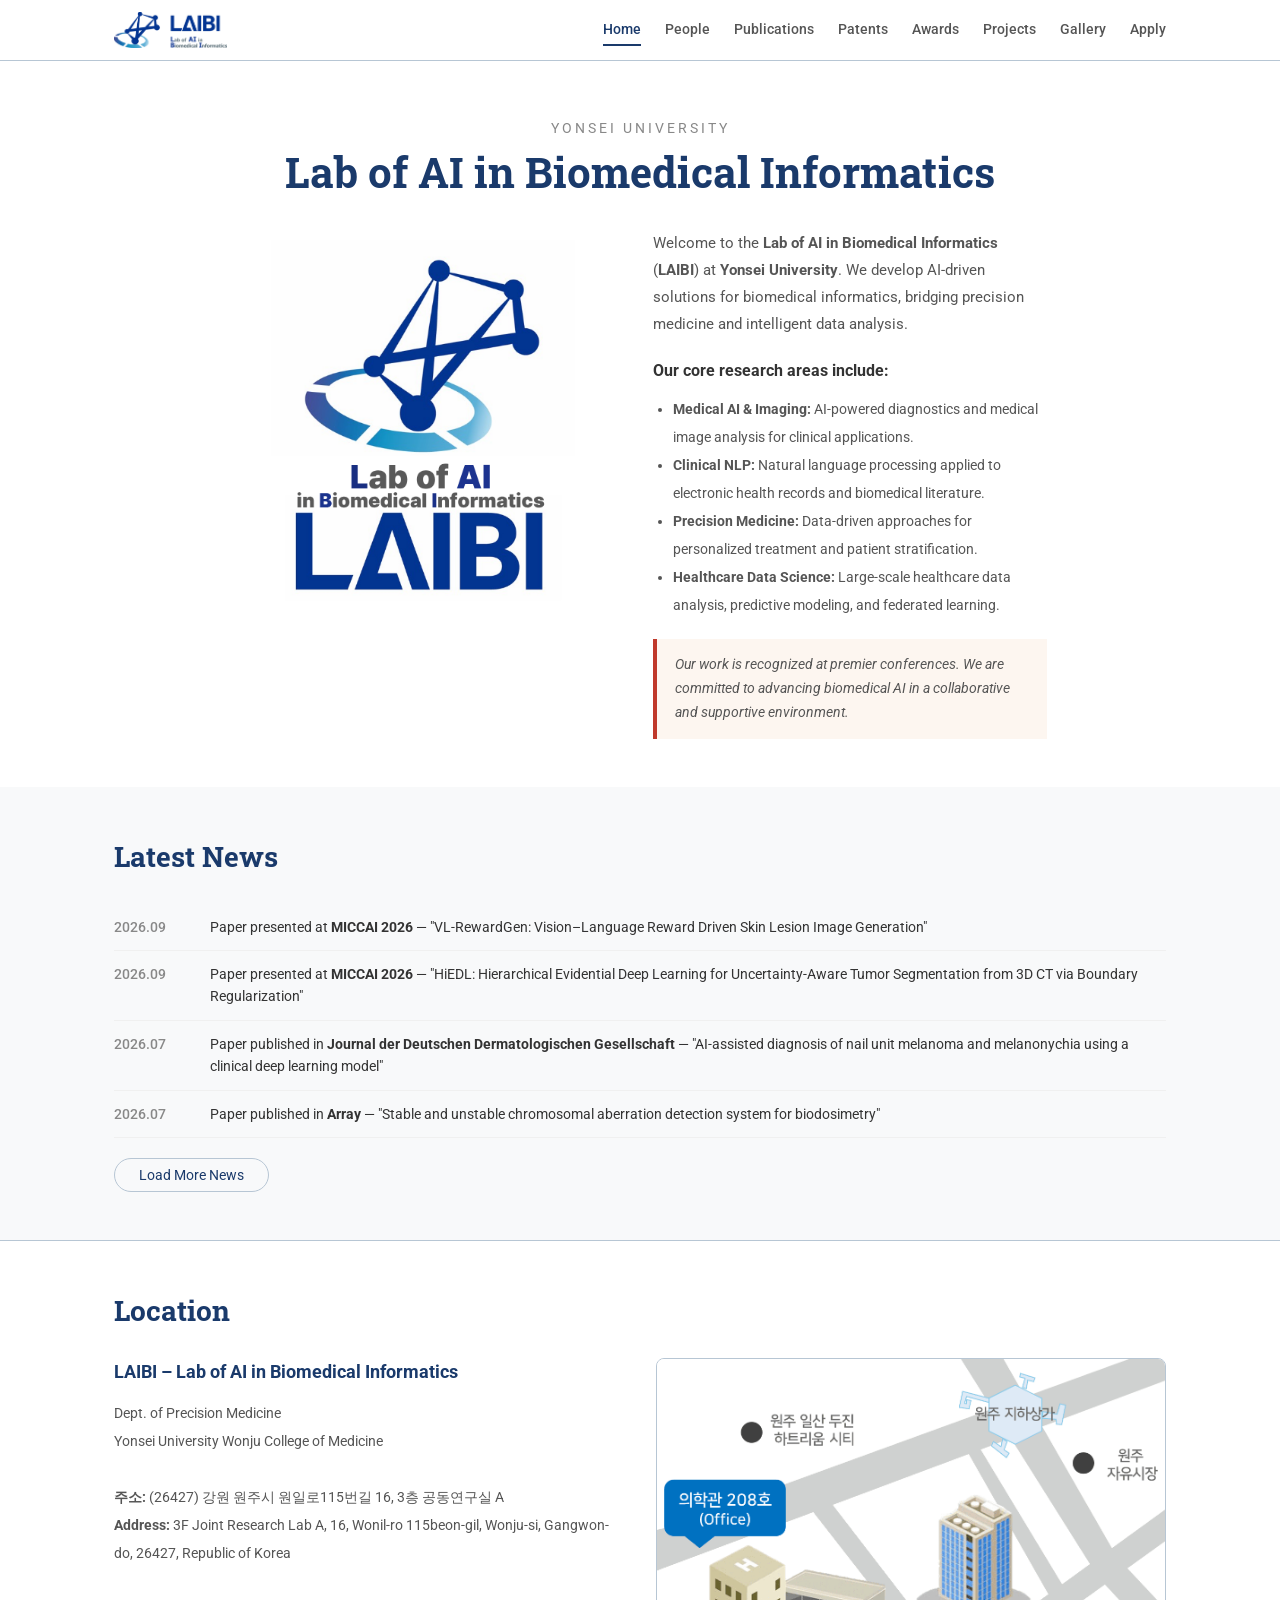
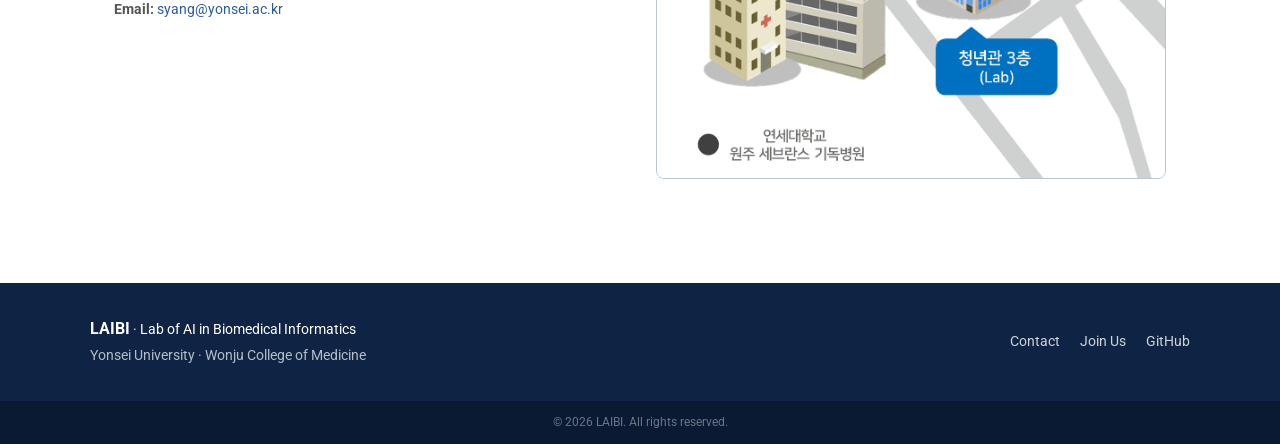
==== commit a205bf61: "Add files via upload" ====
--- a/index.html
+++ b/index.html
@@ -89,9 +89,37 @@
 <div id="site-footer"></div>
 
 <script src="components.js"></script>
-<script src="news_data.js"></script>
+<!-- 수상/논문 데이터에서 뉴스를 자동 생성합니다. 두 파일에 항목을 추가하면 여기에 자동 반영됩니다. -->
+<script src="awards_data.js"></script>
+<script src="publications_data.js"></script>
 <script>
 initPage('Home');
+
+// venue 앞의 'Domestic, ' / 'International(IF=...), ' 라벨 제거 (뉴스 표시용)
+function venueName(v) {
+  return v.replace(/^(Domestic|International)\s*(\([^)]*\))?\s*[,/]\s*/i, '').trim();
+}
+
+// awards_data.js + publications_data.js 로부터 뉴스 항목 자동 생성
+const newsData = [
+  // 논문: 저널 게재 / 학회 발표
+  ...publications.map(p => ({
+    sortKey: p.year * 100 + (p.month || 0),
+    date: p.month ? `${p.year}.${String(p.month).padStart(2, '0')}` : String(p.year),
+    text: p.type === 'Journals'
+      ? `Paper published in <strong>${venueName(p.venue)}</strong> — "${p.title}"`
+      : `Paper presented at <strong>${venueName(p.venue)}</strong> — "${p.title}"`
+  })),
+  // 수상 (월 정보가 없어 연도만 표시, 같은 연도 내에서는 논문 뒤에 배치)
+  ...awards.map(a => ({
+    sortKey: (+a.year) * 100,
+    date: String(a.year),
+    text: `<strong>${a.title.trim()}</strong> 수상 — ${a.recipient}`
+  })),
+];
+
+// 연도 → 월 내림차순 정렬 (최신 소식이 위로)
+newsData.sort((a, b) => b.sortKey - a.sortKey);
 
 let newsShown = 4;
 
